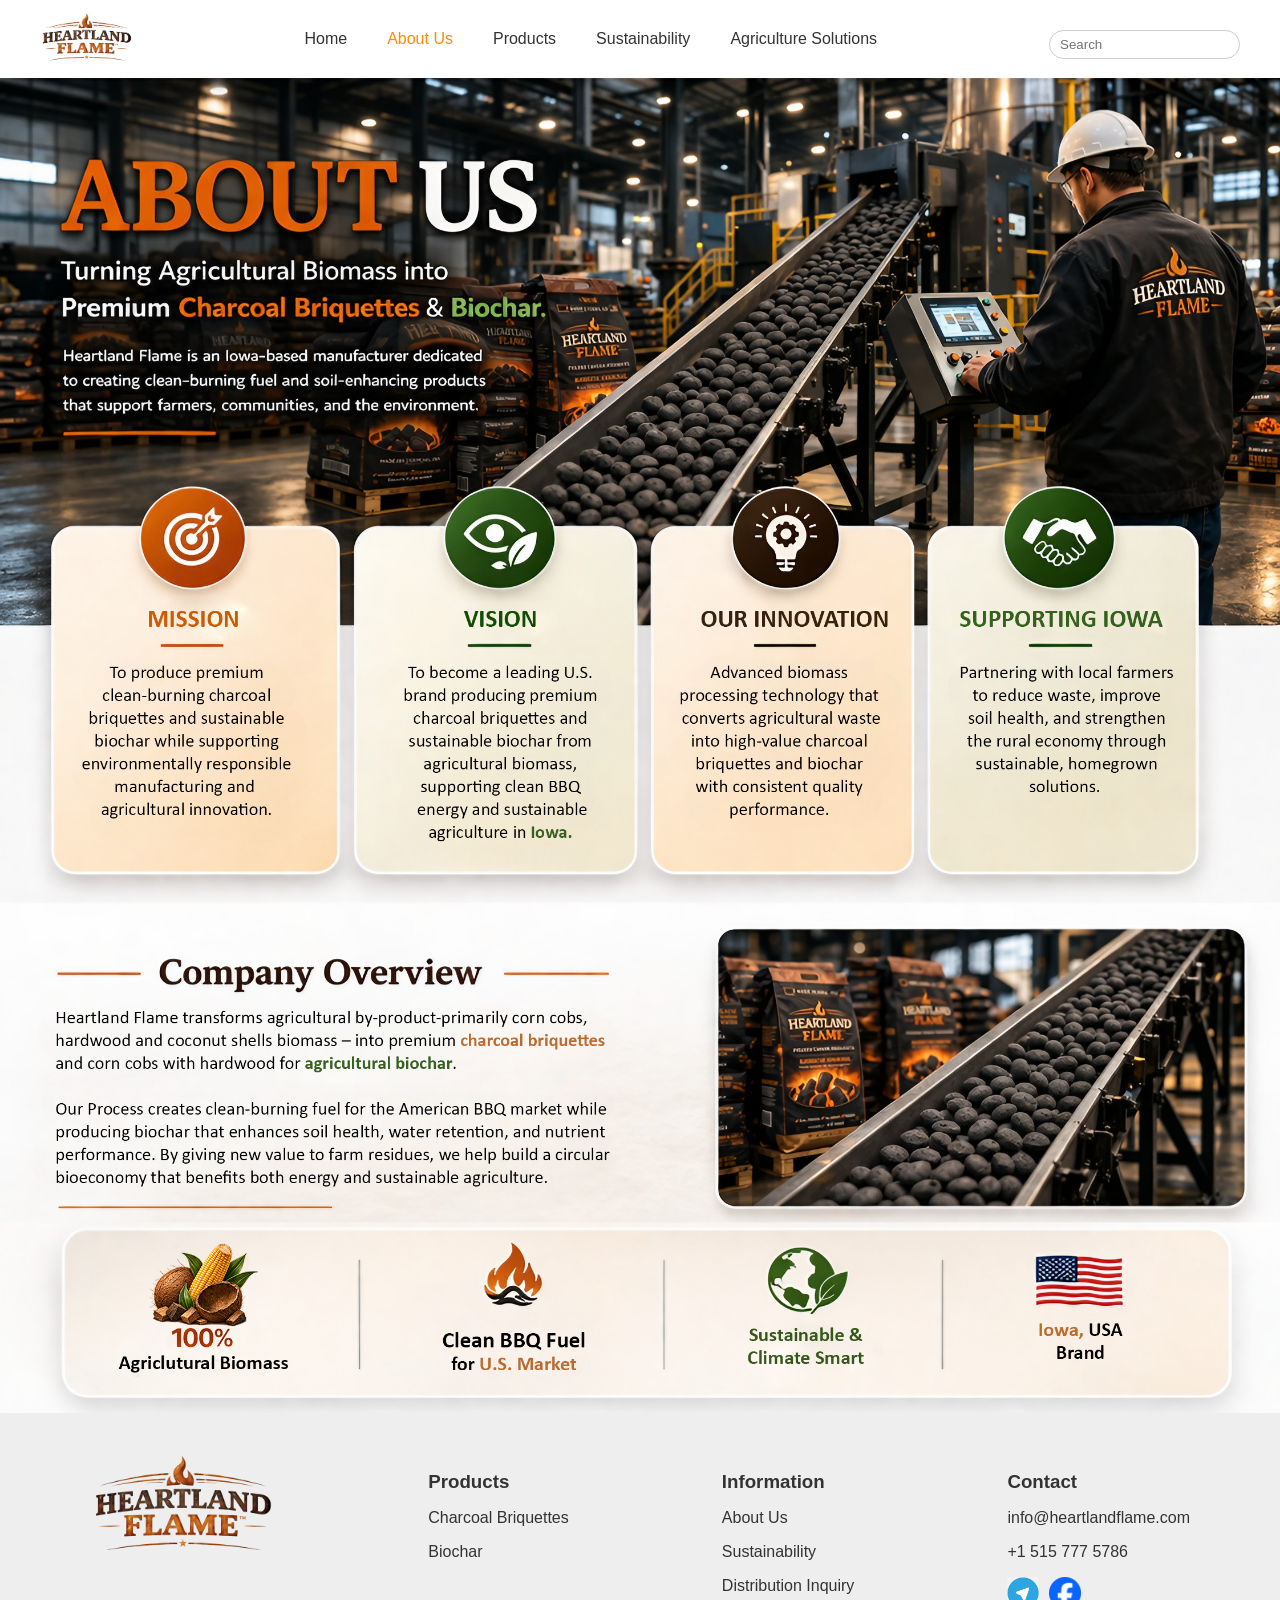
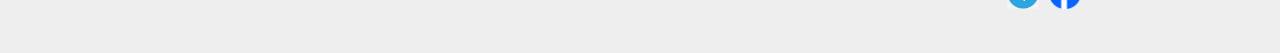
==== about.html @ 90c60260 "add active menu and more pages" ====
<!DOCTYPE html>
<html lang="en">

<head>
    <meta charset="UTF-8">
    <meta name="viewport" content="width=device-width, initial-scale=1.0">
    <title>Heartland Flame</title>
    <link rel="stylesheet" href="style.css">
    <link rel="shortcut icon" type="image/x-icon" href="images/logo.png">
</head>

<body>
    <header>
        <div id="navbar"></div>
    </header>

    <!-- Banner Section -->
    <section class="image-section">
        <img src="images/about-banner.jpg" alt="Banner">
    </section>

    <!-- Products Section -->
    <section class="image-section">
        <img src="images/about-body.jpg" alt="About Us">
    </section>

    <div id="footer"></div>

    <script>
        function setActiveNav() {
            const links = document.querySelectorAll("#nav-links a");

            let currentPage = window.location.pathname.split("/").pop();

            if (currentPage === "" || currentPage === "/") {
                currentPage = "index.html";
            }

            links.forEach(link => {
                console.log(link);
                if (link.getAttribute("href") === currentPage) {
                    link.classList.add("active");
                }
            });
        }
        fetch("nav.html")
            .then(response => response.text())
            .then(data => {
                document.getElementById("navbar").innerHTML = data;
                setActiveNav();

                const hamburger = document.getElementById('hamburger');
                const navLinks = document.getElementById('nav-links');

                hamburger.addEventListener('click', () => {
                    navLinks.classList.toggle('active'); // show/hide menu
                    hamburger.classList.toggle('active'); // animate hamburger to X
                });

            });
    </script>

    <script>
        fetch("footer.html")
            .then(response => response.text())
            .then(data => {
                document.getElementById("footer").innerHTML = data;
            });
    </script>

</body>

</html>
---- style.css ----
/* BASE STYLES */
body {
    margin: 0;
    font-family: Arial, Helvetica, sans-serif;
    background: #f6f3ef;
    color: #333;
}

/* HEADER */
header {
    background: white;
    padding: 12px 40px;
    box-shadow: 0 2px 5px rgba(0, 0, 0, 0.1);
}

/* LOGO */
.logo img {
    height: 50px;
}

/* SEARCH */
input {
    padding: 6px 10px;
    border-radius: 20px;
    border: 1px solid #ccc;
    margin-top: 10px;
}

/* IMAGE SECTIONS */
.image-section img {
    width: 100%;
    display: block;
}

/* Footer base styles */
footer {
    background: #eee;
    padding: 40px 20px;
}

.footer {
    display: flex;
    justify-content: space-between;
    align-items: flex-start;
    max-width: 1100px;
    margin: auto;
    gap: 40px;
    flex-wrap: wrap;
    /* allow wrapping */
}

.footer-logo img {
    height: 100px;
}

footer h3 {
    margin-bottom: 10px;
}

.social-icons {
    margin-top: 10px;
    display: flex;
    gap: 10px;
}

.social-icons img {
    width: 32px;
    height: 32px;
    cursor: pointer;
    transition: 0.2s;
}

.social-icons img:hover {
    transform: scale(1.1);
}

/* MOBILE RESPONSIVE FOOTER */
@media (max-width: 768px) {
    .footer {
        flex-direction: column;
        /* stack columns */
        align-items: center;
        /* center content */
        text-align: center;
        /* center text */
        gap: 20px;
        /* space between stacked items */
    }

    .footer>div {
        width: 100%;
        /* full width for each section */
        margin-bottom: 20px;
    }

    .footer-logo img {
        height: 80px;
    }

    .social-icons {
        justify-content: center;
    }
}

@media (max-width: 480px) {
    .footer-logo img {
        height: 60px;
    }

    .social-icons img {
        width: 28px;
        height: 28px;
    }

    footer h3 {
        font-size: 16px;
    }

    footer p {
        font-size: 14px;
    }
}

/* NAVIGATION */
.nav {
    display: flex;
    justify-content: space-between;
    align-items: center;
    flex-wrap: wrap;
    /* allow wrapping on small screens */
}

/* MENU */
nav {
    display: flex;
    gap: 40px;
    flex-wrap: wrap;
}

nav a {
    text-decoration: none;
    color: #333;
    font-weight: 500;
}

nav a.active {
    color: darkorange !important;
}

.hamburger {
    display: none;
    /* hidden on desktop */
}

/* SEARCH */
input {
    padding: 6px 10px;
    border-radius: 20px;
    border: 1px solid #ccc;
    margin-top: 10px;
}

/* Mobile Styles */
@media (max-width: 768px) {
    .hamburger {
        display: flex;
        flex-direction: column;
        gap: 5px;
        cursor: pointer;
        z-index: 1100;
        /* always on top */
        position: relative;
        /* stays above menu */
    }

    .hamburger span {
        height: 3px;
        width: 25px;
        background: #333;
        border-radius: 2px;
        transition: 0.3s;
    }

    nav {
        position: fixed;
        /* make menu slide over screen */
        top: 0;
        left: 0;
        width: 100%;
        height: 100vh;
        background: white;
        flex-direction: column;
        justify-content: center;
        align-items: center;
        transform: translateX(-100%);
        /* hide offscreen */
        transition: transform 0.3s ease;
        z-index: 1000;
        /* below hamburger */
    }

    nav a {
        margin: 15px 0;
        font-size: 20px;
    }

    nav.active {
        transform: translateX(0);
        /* slide in when active */
    }

    input {
        width: 100%;
        margin: 10px 0;
    }
}


/* Optional: hamburger turns into X when menu active */
.hamburger.active span:nth-child(1) {
    transform: rotate(45deg) translate(5px, 5px);
}

.hamburger.active span:nth-child(2) {
    opacity: 0;
}

.hamburger.active span:nth-child(3) {
    transform: rotate(-45deg) translate(6px, -6px);
}

/* overlapping image buttons */
.image-container {
    position: relative;
}

.base-image {
    width: 100%;
    display: block;
}

.overlay-image {
    position: absolute;
    top: 40px;
    left: 60px;
    width: 150px;
    height: 100px;
}
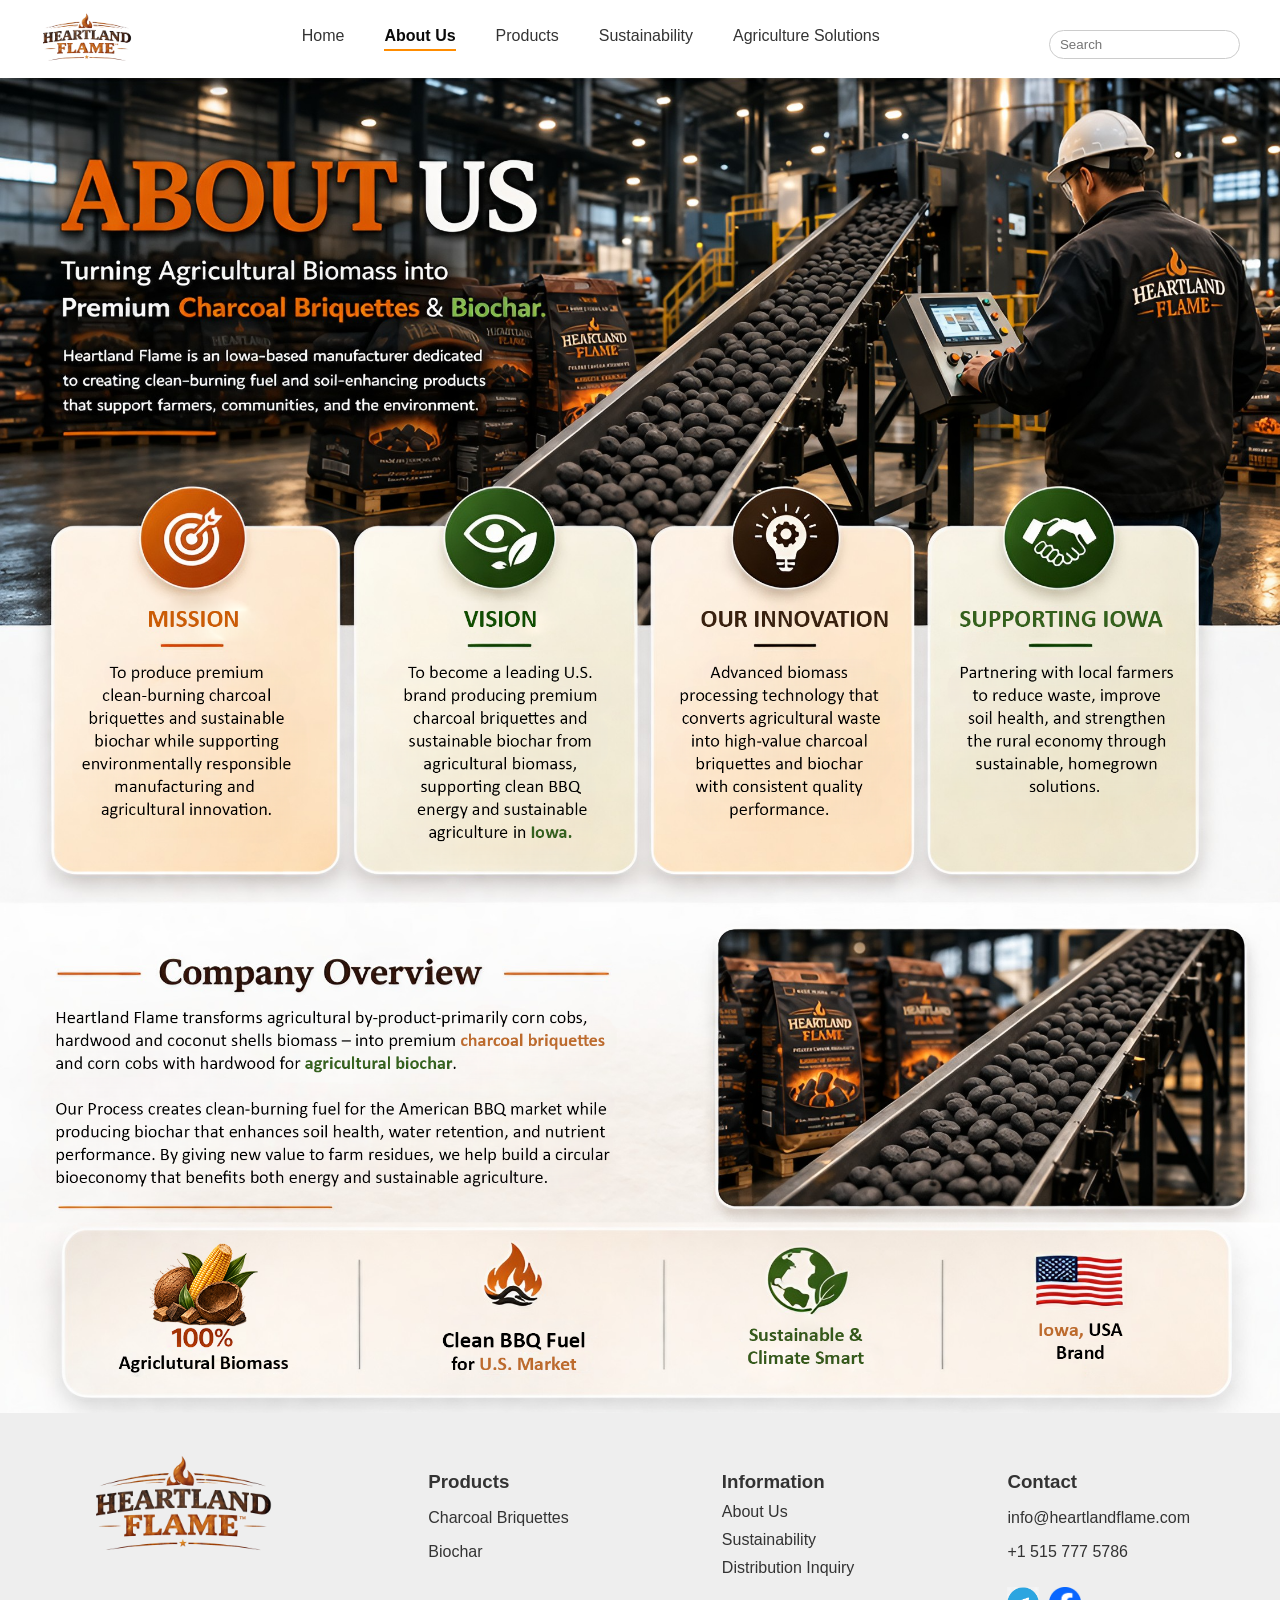
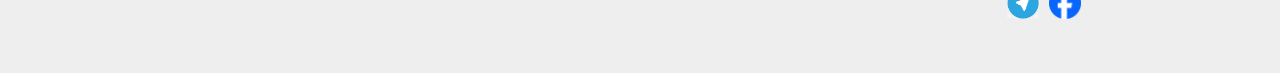
==== commit a88cb476: "update style and loading script" ====
--- a/about.html
+++ b/about.html
@@ -5,7 +5,7 @@
     <meta charset="UTF-8">
     <meta name="viewport" content="width=device-width, initial-scale=1.0">
     <title>Heartland Flame</title>
-    <link rel="stylesheet" href="style.css">
+    <link rel="stylesheet" href="css/style.css">
     <link rel="shortcut icon" type="image/x-icon" href="images/logo.png">
 </head>
 
@@ -26,48 +26,7 @@
 
     <div id="footer"></div>
 
-    <script>
-        function setActiveNav() {
-            const links = document.querySelectorAll("#nav-links a");
-
-            let currentPage = window.location.pathname.split("/").pop();
-
-            if (currentPage === "" || currentPage === "/") {
-                currentPage = "index.html";
-            }
-
-            links.forEach(link => {
-                console.log(link);
-                if (link.getAttribute("href") === currentPage) {
-                    link.classList.add("active");
-                }
-            });
-        }
-        fetch("nav.html")
-            .then(response => response.text())
-            .then(data => {
-                document.getElementById("navbar").innerHTML = data;
-                setActiveNav();
-
-                const hamburger = document.getElementById('hamburger');
-                const navLinks = document.getElementById('nav-links');
-
-                hamburger.addEventListener('click', () => {
-                    navLinks.classList.toggle('active'); // show/hide menu
-                    hamburger.classList.toggle('active'); // animate hamburger to X
-                });
-
-            });
-    </script>
-
-    <script>
-        fetch("footer.html")
-            .then(response => response.text())
-            .then(data => {
-                document.getElementById("footer").innerHTML = data;
-            });
-    </script>
-
+    <script src="js/layout.js"></script>
 </body>
 
 </html>
--- a/css/style.css
+++ b/css/style.css
@@ -0,0 +1,258 @@
+/* BASE STYLES */
+body {
+    margin: 0;
+    font-family: Arial, Helvetica, sans-serif;
+    background: #f6f3ef;
+    color: #333;
+}
+
+/* HEADER */
+header {
+    background: white;
+    padding: 12px 40px;
+    box-shadow: 0 2px 5px rgba(0, 0, 0, 0.1);
+}
+
+/* LOGO */
+.logo img {
+    height: 50px;
+}
+
+/* SEARCH */
+input {
+    padding: 6px 10px;
+    border-radius: 20px;
+    border: 1px solid #ccc;
+    margin-top: 10px;
+}
+
+/* IMAGE SECTIONS */
+.image-section img {
+    width: 100%;
+    display: block;
+}
+
+/* Footer base styles */
+footer {
+    background: #eee;
+    padding: 40px 20px;
+}
+
+.footer {
+    display: flex;
+    justify-content: space-between;
+    align-items: flex-start;
+    max-width: 1100px;
+    margin: auto;
+    gap: 40px;
+    flex-wrap: wrap;
+    /* allow wrapping */
+}
+
+.footer-logo img {
+    height: 100px;
+}
+
+footer h3 {
+    margin-bottom: 10px;
+}
+
+.footer a {
+    text-decoration: none;
+    color: #333;
+    display: block;
+    margin: 10px 0;
+}
+
+.social-icons {
+    margin-top: 10px;
+    display: flex;
+    gap: 10px;
+}
+
+.social-icons img {
+    width: 32px;
+    height: 32px;
+    cursor: pointer;
+    transition: 0.2s;
+}
+
+.social-icons img:hover {
+    transform: scale(1.1);
+}
+
+/* MOBILE RESPONSIVE FOOTER */
+@media (max-width: 768px) {
+    .footer {
+        flex-direction: column;
+        /* stack columns */
+        align-items: center;
+        /* center content */
+        text-align: center;
+        /* center text */
+        gap: 20px;
+        /* space between stacked items */
+    }
+
+    .footer>div {
+        width: 100%;
+        /* full width for each section */
+        margin-bottom: 20px;
+    }
+
+    .footer-logo img {
+        height: 80px;
+    }
+
+    .social-icons {
+        justify-content: center;
+    }
+}
+
+@media (max-width: 480px) {
+    .footer-logo img {
+        height: 60px;
+    }
+
+    .social-icons img {
+        width: 28px;
+        height: 28px;
+    }
+
+    footer h3 {
+        font-size: 16px;
+    }
+
+    footer p {
+        font-size: 14px;
+    }
+}
+
+/* NAVIGATION */
+.nav {
+    display: flex;
+    justify-content: space-between;
+    align-items: center;
+    flex-wrap: wrap;
+    /* allow wrapping on small screens */
+}
+
+/* MENU */
+nav {
+    display: flex;
+    gap: 40px;
+    flex-wrap: wrap;
+}
+
+nav a {
+    text-decoration: none;
+    color: #333;
+    font-weight: 500;
+}
+
+nav a.active {
+    color: #0a0a0a;
+    font-weight: bold;
+    border-bottom: 2px solid darkorange;
+    padding-bottom: 4px;
+}
+
+.hamburger {
+    display: none;
+    /* hidden on desktop */
+}
+
+/* SEARCH */
+input {
+    padding: 6px 10px;
+    border-radius: 20px;
+    border: 1px solid #ccc;
+    margin-top: 10px;
+}
+
+/* Mobile Styles */
+@media (max-width: 768px) {
+    .hamburger {
+        display: flex;
+        flex-direction: column;
+        gap: 5px;
+        cursor: pointer;
+        z-index: 1100;
+        /* always on top */
+        position: relative;
+        /* stays above menu */
+    }
+
+    .hamburger span {
+        height: 3px;
+        width: 25px;
+        background: #333;
+        border-radius: 2px;
+        transition: 0.3s;
+    }
+
+    nav {
+        position: fixed;
+        /* make menu slide over screen */
+        top: 0;
+        left: 0;
+        width: 100%;
+        height: 100vh;
+        background: white;
+        flex-direction: column;
+        justify-content: center;
+        align-items: center;
+        transform: translateX(-100%);
+        /* hide offscreen */
+        transition: transform 0.3s ease;
+        z-index: 1000;
+        /* below hamburger */
+    }
+
+    nav a {
+        margin: 15px 0;
+        font-size: 20px;
+    }
+
+    nav.active {
+        transform: translateX(0);
+        /* slide in when active */
+    }
+
+    input {
+        width: 100%;
+        margin: 10px 0;
+    }
+}
+
+
+/* Optional: hamburger turns into X when menu active */
+.hamburger.active span:nth-child(1) {
+    transform: rotate(45deg) translate(5px, 5px);
+}
+
+.hamburger.active span:nth-child(2) {
+    opacity: 0;
+}
+
+.hamburger.active span:nth-child(3) {
+    transform: rotate(-45deg) translate(6px, -6px);
+}
+
+/* overlapping image buttons */
+.image-container {
+    position: relative;
+}
+
+.base-image {
+    width: 100%;
+    display: block;
+}
+
+.overlay-image {
+    position: absolute;
+    top: 40px;
+    left: 60px;
+    width: 150px;
+    height: 100px;
+}
